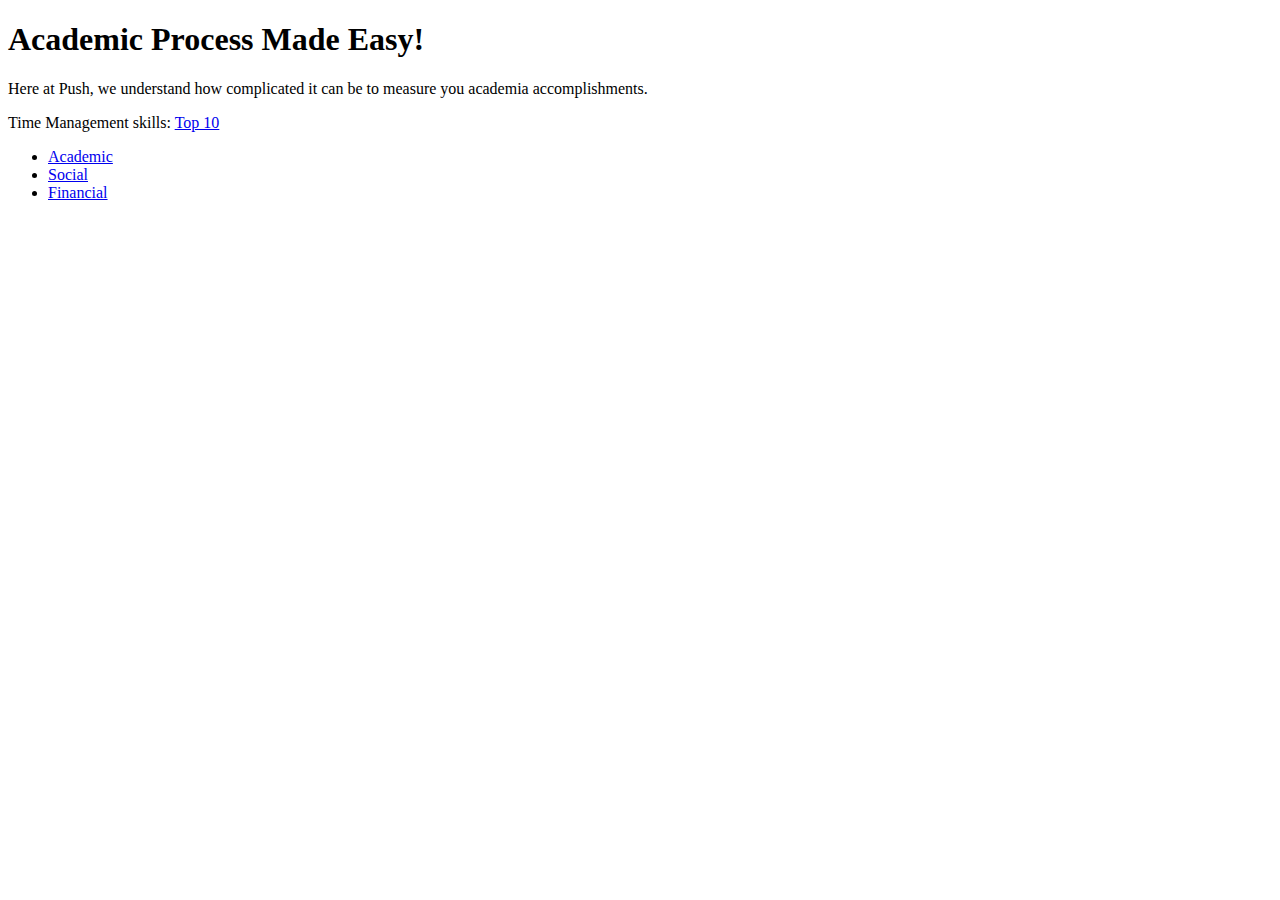
==== templates/academic.html @ 4f9de17d "update" ====
<!DOCTYPE html>
<html>
<head>
        <title>Academic Support</title>
</head>
        <body>
            <h1>Academic Process Made Easy!</h1>
            <p>Here at Push, we understand how complicated it can be to measure you academia
                accomplishments.
            </p>
           
           Time Management skills: <a href="https://appfluence.com/productivity/top-10-time-management-skills-for-college-students/" target="_blank">Top 10</a>
           <ul>
            <li><a href="academic.html">Academic</a></li>
            <li><a href="social.html">Social</a></li>
            <li><a href="financial.html">Financial</a></li>
        </ul>
        </body>
</html>
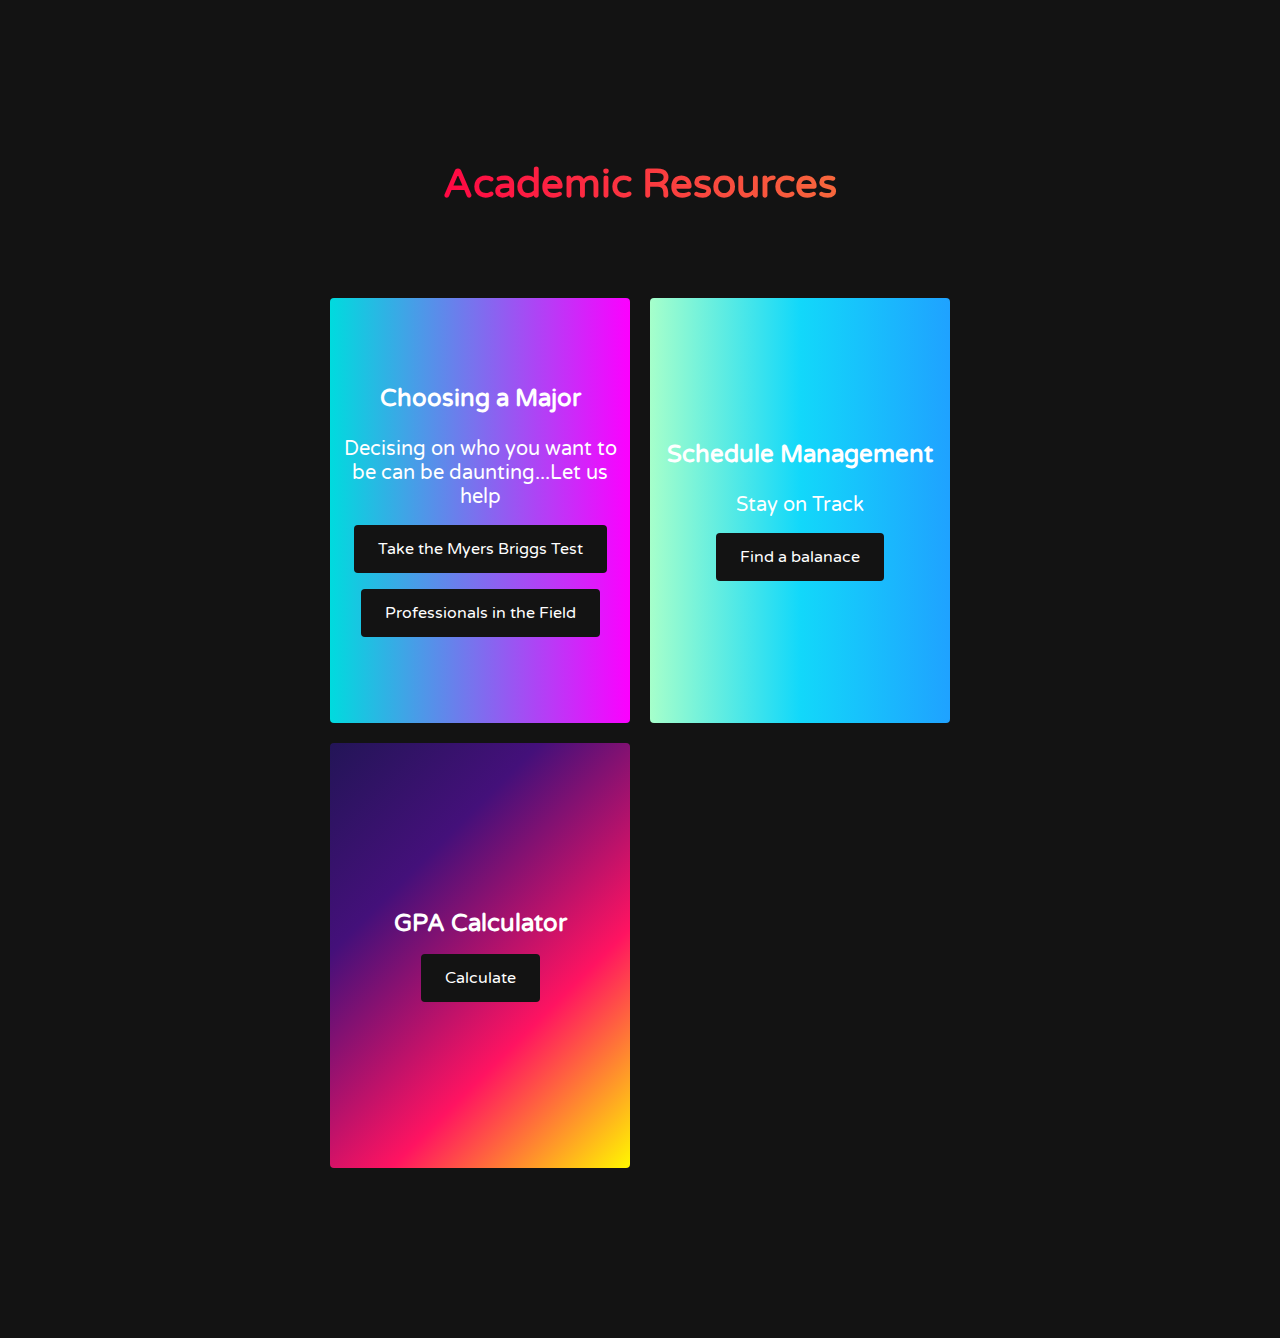
==== commit ef5f7c89: "Draft" ====
--- a/templates/academic.html
+++ b/templates/academic.html
@@ -1,19 +1,47 @@
 <!DOCTYPE html>
-<html>
-<head>
-        <title>Academic Support</title>
-</head>
-        <body>
-            <h1>Academic Process Made Easy!</h1>
-            <p>Here at Push, we understand how complicated it can be to measure you academia
-                accomplishments.
-            </p>
-           
-           Time Management skills: <a href="https://appfluence.com/productivity/top-10-time-management-skills-for-college-students/" target="_blank">Top 10</a>
-           <ul>
-            <li><a href="academic.html">Academic</a></li>
-            <li><a href="social.html">Social</a></li>
-            <li><a href="financial.html">Financial</a></li>
-        </ul>
-        </body>
+<html lang="en">
+    <head>
+        <meta charset="UTF-8" />
+        <meta name="viewport" content="width=device-width, initial-scale=1.0" />
+        <title>PUSH Website</title>
+        <link rel="stylesheet" href="styles.css" />
+        <link
+          rel="stylesheet"
+          href="https://use.fontawesome.com/releases/v5.14.0/css/all.css"
+          integrity="sha384-HzLeBuhoNPvSl5KYnjx0BT+WB0QEEqLprO+NBkkk5gbc67FTaL7XIGa2w1L0Xbgc"
+          crossorigin="anonymous"
+        />
+        <link rel="preconnect" href="https://fonts.googleapis.com">
+        <link rel="preconnect" href="https://fonts.gstatic.com" crossorigin>
+        <link href="https://fonts.googleapis.com/css2?family=Varela+Round&display=swap" rel="stylesheet">
+      </head>
+  <body>
+    <div class="services" id="services">
+        <h1>Academic Resources</h1>
+        <div class="services__wrapper">
+          <div class="services__card">
+            <h2>Choosing a Major</h2>
+            <p>Decising on who you want to be can be daunting...Let us help</p>
+            <div class="services__btn">
+                <button><a href="https://www.northcentral.edu/blog/best-majors-according-to-your-myers-briggs-test/"target="_blank"></a>Take the Myers Briggs Test</button>
+            </div>
+            <div class="services__btn">
+                <button><a href="/"></a>Professionals in the Field</button>
+            </div>
+
+          </div>
+          <div class="services__card">
+              <h2>Schedule Management</h2>
+              <p>Stay on Track</p>
+              <div class="services__btn"><button><a href="/"></a>Find a balanace</button></div>
+            </div>
+          <div class="services__card">
+            <h2>GPA Calculator</h2>
+            <div class="services__btn"><button>Calculate</button></div>
+          </div>
+        </div>
+      </div>
+
+      <script src="app.js"></script>
+    </body>
 </html>--- a/templates/styles.css
+++ b/templates/styles.css
@@ -0,0 +1,705 @@
+* {
+    box-sizing: border-box;
+    margin: 0;
+    padding: 0;
+    font-family: 'Varela Round', sans-serif;
+    scroll-behavior: smooth;
+  }
+  
+  .navbar {
+    background: #131313;
+    height: 80px;
+    display: flex;
+    justify-content: center;
+    align-items: center;
+    font-size: 1.2rem;
+    position: sticky;
+    top: 0;
+    z-index: 999;
+  }
+  
+  .navbar__container {
+    display: flex;
+    justify-content: space-between;
+    height: 80px;
+    z-index: 1;
+    width: 100%;
+    max-width: 1300px;
+    margin: 0 auto;
+    padding: 0 50px;
+  }
+  
+  #navbar__logo {
+    background-color: #ff8177;
+    background-image: linear-gradient(to top, #ff0844 0%, #ffb199 100%);
+    background-size: 100%;
+    -webkit-background-clip: text;
+    -moz-background-clip: text;
+    -webkit-text-fill-color: transparent;
+    -moz-text-fill-color: transparent;
+    display: flex;
+    align-items: center;
+    cursor: pointer;
+    text-decoration: none;
+    font-size: 2rem;
+  }
+  
+  .navbar__menu {
+    display: flex;
+    align-items: center;
+    list-style: none;
+  }
+  
+  .navbar__item {
+    height: 80px;
+  }
+  
+  .navbar__links {
+    color: #fff;
+    display: flex;
+    align-items: center;
+    justify-content: center;
+    width: 125px;
+    text-decoration: none;
+    height: 100%;
+    transition: all 0.3s ease;
+  }
+  
+  .navbar__btn {
+    display: flex;
+    justify-content: center;
+    align-items: center;
+    padding: 0 1rem;
+    width: 100%;
+  }
+  
+  .button {
+    display: flex;
+    justify-content: center;
+    align-items: center;
+    text-decoration: none;
+    padding: 10px 20px;
+    height: 100%;
+    width: 100%;
+    border: none;
+    outline: none;
+    border-radius: 4px;
+    background: #833ab4;
+    background: -webkit-linear-gradient(to right, #fcb045, #fd1d1d, #833ab4);
+    background: linear-gradient(to right, #fcb045, #fd1d1d, #833ab4);
+    color: #fff;
+    transition: all 0.3s ease;
+  }
+  
+  .navbar__links:hover {
+    color: #9518fc;
+    transition: all 0.3s ease;
+  }
+  
+  @media screen and (max-width: 960px) {
+    .navbar__container {
+      display: flex;
+      justify-content: space-between;
+      height: 80px;
+      z-index: 1;
+      width: 100%;
+      max-width: 1300px;
+      padding: 0;
+    }
+  
+    .navbar__menu {
+      display: grid;
+      grid-template-columns: auto;
+      margin: 0;
+      width: 100%;
+      position: absolute;
+      top: -1000px;
+      opacity: 1;
+      transition: all 0.5s ease;
+      z-index: -1;
+    }
+  
+    .navbar__menu.active {
+      background: #131313;
+      top: 100%;
+      opacity: 1;
+      transition: all 0.5s ease;
+      z-index: 99;
+      height: 60vh;
+      font-size: 1.6rem;
+    }
+  
+    #navbar__logo {
+      padding-left: 25px;
+    }
+  
+    .navbar__toggle .bar {
+      width: 25px;
+      height: 3px;
+      margin: 5px auto;
+      transition: all 0.3s ease-in-out;
+      background: #fff;
+    }
+  
+    .navbar__item {
+      width: 100%;
+    }
+  
+    .navbar__links {
+      text-align: center;
+      padding: 2rem;
+      width: 100%;
+      display: table;
+    }
+  
+    .navbar__btn {
+      padding-bottom: 2rem;
+    }
+  
+    .button {
+      display: flex;
+      justify-content: center;
+      align-items: center;
+      width: 80%;
+      height: 80px;
+      margin: 0;
+    }
+  
+    #mobile-menu {
+      position: absolute;
+      top: 20%;
+      right: 5%;
+      transform: translate(5%, 20%);
+    }
+  
+    .navbar__toggle .bar {
+      display: block;
+      cursor: pointer;
+    }
+  
+    #mobile-menu.is-active .bar:nth-child(2) {
+      opacity: 0;
+    }
+  
+    #mobile-menu.is-active .bar:nth-child(1) {
+      transform: translateY(8px) rotate(45deg);
+    }
+  
+    #mobile-menu.is-active .bar:nth-child(3) {
+      transform: translateY(-8px) rotate(-45deg);
+    }
+  }
+  
+  /* Hero Section */
+  .hero {
+    background: #000000;
+    background: linear-gradient(to right, #161616, #000000);
+    padding: 200px 0;
+  }
+  
+  .hero__container {
+    display: flex;
+    flex-direction: column;
+    justify-content: center;
+    align-items: center;
+    max-width: 1200px;
+    margin: 0 auto;
+    height: 90%;
+    text-align: center;
+    padding: 30px;
+  }
+  
+  .hero__heading {
+    font-size: 100px;
+    margin-bottom: 24px;
+    color: #fff;
+  }
+  
+  .hero__heading span {
+    background: #ee0979; /* fallback for old browsers */
+    background: -webkit-linear-gradient(
+      to right,
+      #ff6a00,
+      #ee0979
+    ); /* Chrome 10-25, Safari 5.1-6 */
+    background: linear-gradient(
+      to right,
+      #ff6a00,
+      #ee0979
+    ); /* W3C, IE 10+/ Edge, Firefox 16+, Chrome 26+, Opera 12+, Safari 7+ */
+    background-size: 100%;
+    -webkit-background-clip: text;
+    -moz-background-clip: text;
+    -webkit-text-fill-color: transparent;
+    -mo-text-fill-color: transparent;
+  }
+  
+  .hero__description {
+    font-size: 60px;
+    background: #da22ff; /* fallback for old browsers */
+    background: -webkit-linear-gradient(
+      to right,
+      #9114ff,
+      #da22ff
+    ); /* Chrome 10-25, Safari 5.1-6 */
+    background: linear-gradient(
+      to right,
+      #8f0eff,
+      #da22ff
+    ); /* W3C, IE 10+/ Edge, Firefox 16+, Chrome 26+, Opera 12+, Safari 7+ */
+    background-size: 100%;
+    -webkit-background-clip: text;
+    -moz-background-clip: text;
+    -webkit-text-fill-color: transparent;
+    -moz-text-fill-color: transparent;
+  }
+  
+  .highlight {
+    border-bottom: 4px solid rgb(132, 0, 255);
+  }
+  
+  @media screen and (max-width: 768px) {
+    .hero__heading {
+      font-size: 60px;
+    }
+  
+    .hero__description {
+      font-size: 40px;
+    }
+  }
+  
+  /* About Section */
+  .main {
+    background-color: #131313;
+    padding: 10rem 0;
+  }
+  
+  .main__container {
+    display: grid;
+    grid-template-columns: 1fr 1fr;
+    align-items: center;
+    justify-content: center;
+    margin: 0 auto;
+    height: 90%;
+    z-index: 1;
+    width: 100%;
+    max-width: 1300px;
+    padding: 0 50px;
+  }
+  
+  .main__content {
+    color: #fff;
+    width: 100%;
+  }
+  
+  .main__content h1 {
+    font-size: 2rem;
+    background-color: #fe3b6f;
+    background-image: linear-gradient(to top, #ff087b 0%, #ed1a52 100%);
+    background-size: 100%;
+    -webkit-background-clip: text;
+    -moz-background-clip: text;
+    -webkit-text-fill-color: transparent;
+    -moz-text-fill-color: transparent;
+    text-transform: uppercase;
+    margin-bottom: 32px;
+  }
+  
+  .main__content h2 {
+    font-size: 4rem;
+    background: #ff8177; /* fallback for old browsers */
+    background: -webkit-linear-gradient(
+      to right,
+      #9114ff,
+      #da22ff
+    ); /* Chrome 10-25, Safari 5.1-6 */
+    background: linear-gradient(
+      to right,
+      #8f0eff,
+      #da22ff
+    ); /* W3C, IE 10+/ Edge, Firefox 16+, Chrome 26+, Opera 12+, Safari 7+ */
+    background-size: 100%;
+    -webkit-background-clip: text;
+    -moz-background-clip: text;
+    -webkit-text-fill-color: transparent;
+    -moz-text-fill-color: transparent;
+  }
+  
+  .main__content p {
+    margin-top: 1rem;
+    font-size: 2rem;
+    font-weight: 700;
+  }
+  
+  .main__btn {
+    font-size: 1.8rem;
+    background: #833ab4;
+    background: -webkit-linear-gradient(to right, #fcb045, #fd1d1d, #833ab4);
+    background: linear-gradient(to right, #fcb045, #fd1d1d, #833ab4);
+    padding: 20px 60px;
+    border: none;
+    border-radius: 4px;
+    margin-top: 2rem;
+    cursor: pointer;
+    position: relative;
+    transition: all 0.35s;
+    outline: none;
+  }
+  
+  .main__btn a {
+    position: relative;
+    z-index: 2;
+    color: #fff;
+    text-decoration: none;
+  }
+  
+  .main__btn:after {
+    position: absolute;
+    content: '';
+    top: 0;
+    left: 0;
+    width: 0;
+    height: 100%;
+    background: #ff1ead;
+    transition: all 0.35s;
+    border-radius: 4px;
+  }
+  
+  .main__btn:hover {
+    color: #fff;
+  }
+  
+  .main__btn:hover:after {
+    width: 100%;
+  }
+  
+  .main__img--container {
+    text-align: center;
+  }
+  
+  .main__img--card {
+    margin: 10px;
+    height: 500px;
+    width: 500px;
+    border-radius: 4px;
+    display: flex;
+    flex-direction: column;
+    justify-content: center;
+    color: #fff;
+    background-image: linear-gradient(to right, #00dbde 0%, #fc00ff 100%);
+  }
+  
+  .fa-layer-group,
+  .fa-users {
+    font-size: 14rem;
+  }
+  
+  #card-2 {
+    background: #ff512f;
+    background: -webkit-linear-gradient(to right, #dd2476, #ff512f);
+    background: linear-gradient(to right, #dd2476, #ff512f);
+  }
+  
+  /* Mobile Responsive */
+  @media screen and (max-width: 1100px) {
+    .main__container {
+      display: grid;
+      grid-template-columns: 1fr;
+      align-items: center;
+      justify-content: center;
+      width: 100%;
+      margin: 0 auto;
+      height: 90%;
+    }
+  
+    .main__img--container {
+      display: flex;
+      justify-content: center;
+    }
+  
+    .main__img--card {
+      height: 425px;
+      width: 425px;
+    }
+  
+    .main__content {
+      text-align: center;
+      margin-bottom: 4rem;
+    }
+  
+    .main__content h1 {
+      font-size: 2.5rem;
+      margin-top: 2rem;
+    }
+  
+    .main__content h2 {
+      font-size: 3rem;
+    }
+  
+    .main__content p {
+      margin-top: 1rem;
+      font-size: 1.5rem;
+    }
+  }
+  
+  @media screen and (max-width: 480px) {
+    .main__img--card {
+      width: 250px;
+      height: 250px;
+    }
+  
+    .fa-users,
+    .fa-layer-group {
+      font-size: 4rem;
+    }
+  
+    .main__content h1 {
+      font-size: 2rem;
+      margin-top: 3rem;
+    }
+    .main__content h2 {
+      font-size: 2rem;
+    }
+  
+    .main__content p {
+      margin-top: 2rem;
+    }
+  
+    .main__btn {
+      padding: 12px 36px;
+      margin: 2.5rem 0;
+    }
+  }
+  
+  /* Services Section */
+  .services {
+    background: #131313;
+    display: flex;
+    flex-direction: column;
+    justify-content: center;
+    align-items: center;
+    height: 100%;
+    padding: 10rem 0;
+  }
+  
+  .services h1 {
+    background-color: #ff8177;
+    background-image: linear-gradient(to right, #ff0844 0%, #f7673c 100%);
+    background-size: 100%;
+    -webkit-background-clip: text;
+    -moz-background-clip: text;
+    -webkit-text-fill-color: transparent;
+    -moz-text-fill-color: transparent;
+    margin-bottom: 5rem;
+    font-size: 2.5rem;
+  }
+  
+  .services__wrapper {
+    display: grid;
+    grid-template-columns: 1fr 1fr 1fr 1fr;
+    grid-template-rows: 1fr;
+  }
+  
+  .services__card {
+    margin: 10px;
+    height: 425px;
+    width: 300px;
+    border-radius: 4px;
+    display: flex;
+    flex-direction: column;
+    justify-content: center;
+    color: #fff;
+    background-image: linear-gradient(to right, #00dbde 0%, #fc00ff 100%);
+    transition: 0.3s ease-in;
+  }
+  
+  .services__card:nth-child(2) {
+    background: #1fa2ff; /* fallback for old browsers */
+    background: -webkit-linear-gradient(
+      to right,
+      #a6ffcb,
+      #12d8fa,
+      #1fa2ff
+    ); /* Chrome 10-25, Safari 5.1-6 */
+    background: linear-gradient(
+      to right,
+      #a6ffcb,
+      #12d8fa,
+      #1fa2ff
+    ); /* W3C, IE 10+/ Edge, Firefox 16+, Chrome 26+, Opera 12+, Safari 7+ */
+  }
+  
+  .services__card:nth-child(3) {
+    background-image: linear-gradient(
+      -225deg,
+      #231557 0%,
+      #44107a 29%,
+      #ff1361 67%,
+      #fff800 100%
+    );
+  }
+  
+  .services__card h2 {
+    text-align: center;
+  }
+  
+  .services__card p {
+    text-align: center;
+    margin-top: 24px;
+    font-size: 20px;
+  }
+  
+  .services__btn {
+    display: flex;
+    justify-content: center;
+    margin-top: 16px;
+  }
+  
+  .services__card button {
+    color: #fff;
+    padding: 14px 24px;
+    border: none;
+    outline: none;
+    border-radius: 4px;
+    background: #131313;
+    font-size: 1rem;
+  }
+  
+  .services__card button:hover {
+    cursor: pointer;
+  }
+  
+  .services__card:hover {
+    transform: scale(1.075);
+    transition: 0.3s ease-in;
+    cursor: pointer;
+  }
+  
+  @media screen and (max-width: 1300px) {
+    .services__wrapper {
+      grid-template-columns: 1fr 1fr;
+    }
+  }
+  
+  @media screen and (max-width: 768px) {
+    .services__wrapper {
+      grid-template-columns: 1fr;
+    }
+  }
+  
+  /* Footer CSS */
+  .footer__container {
+    background-color: #131313;
+    padding: 5rem 0;
+    display: flex;
+    flex-direction: column;
+    justify-content: center;
+    align-items: center;
+  }
+  
+  #footer__logo {
+    color: #fff;
+    display: flex;
+    align-items: center;
+    cursor: pointer;
+    text-decoration: none;
+    font-size: 2rem;
+  }
+  
+  .footer__links {
+    width: 100%;
+    max-width: 1000px;
+    display: flex;
+    justify-content: center;
+  }
+  
+  .footer__link--wrapper {
+    display: flex;
+  }
+  
+  .footer__link--items {
+    display: flex;
+    flex-direction: column;
+    align-items: flex-start;
+    margin: 16px;
+    text-align: left;
+    width: 160px;
+    box-sizing: border-box;
+  }
+  
+  .footer__link--items h2 {
+    margin-bottom: 16px;
+    color: #fff;
+  }
+  
+  .footer__link--items a {
+    color: #fff;
+    text-decoration: none;
+    margin-bottom: 0.5rem;
+    transition: 0.3 ease-out;
+  }
+  
+  .footer__link--items a:hover {
+    color: #e9e9e9;
+    transition: 0.3 ease-out;
+  }
+  
+  .social__icon--link {
+    color: #fff;
+    font-size: 24px;
+  }
+  
+  .social__media {
+    max-width: 1000px;
+    width: 100%;
+  }
+  
+  .social__media--wrap {
+    display: flex;
+    justify-content: space-between;
+    align-items: center;
+    width: 90%;
+    max-width: 1000px;
+    margin: 40px auto 0 auto;
+  }
+  
+  .social__icons {
+    display: flex;
+    justify-content: space-between;
+    align-items: center;
+    width: 240px;
+  }
+  
+  .website__rights {
+    color: #fff;
+  }
+  
+  @media screen and (max-width: 820px) {
+    .footer__links {
+      padding-top: 2rem;
+    }
+  
+    #footer__logo {
+      margin-bottom: 2rem;
+    }
+  
+    .website__rights {
+      margin-bottom: 2rem;
+    }
+  
+    .footer__link--wrapper {
+      flex-direction: column;
+    }
+  
+    .social__media--wrap {
+      flex-direction: column;
+    }
+  }
+  
+  @media screen and (max-width: 480px) {
+    .footer__link--items {
+      margin: 0;
+      padding: 10px;
+      width: 100%;
+    }
+  }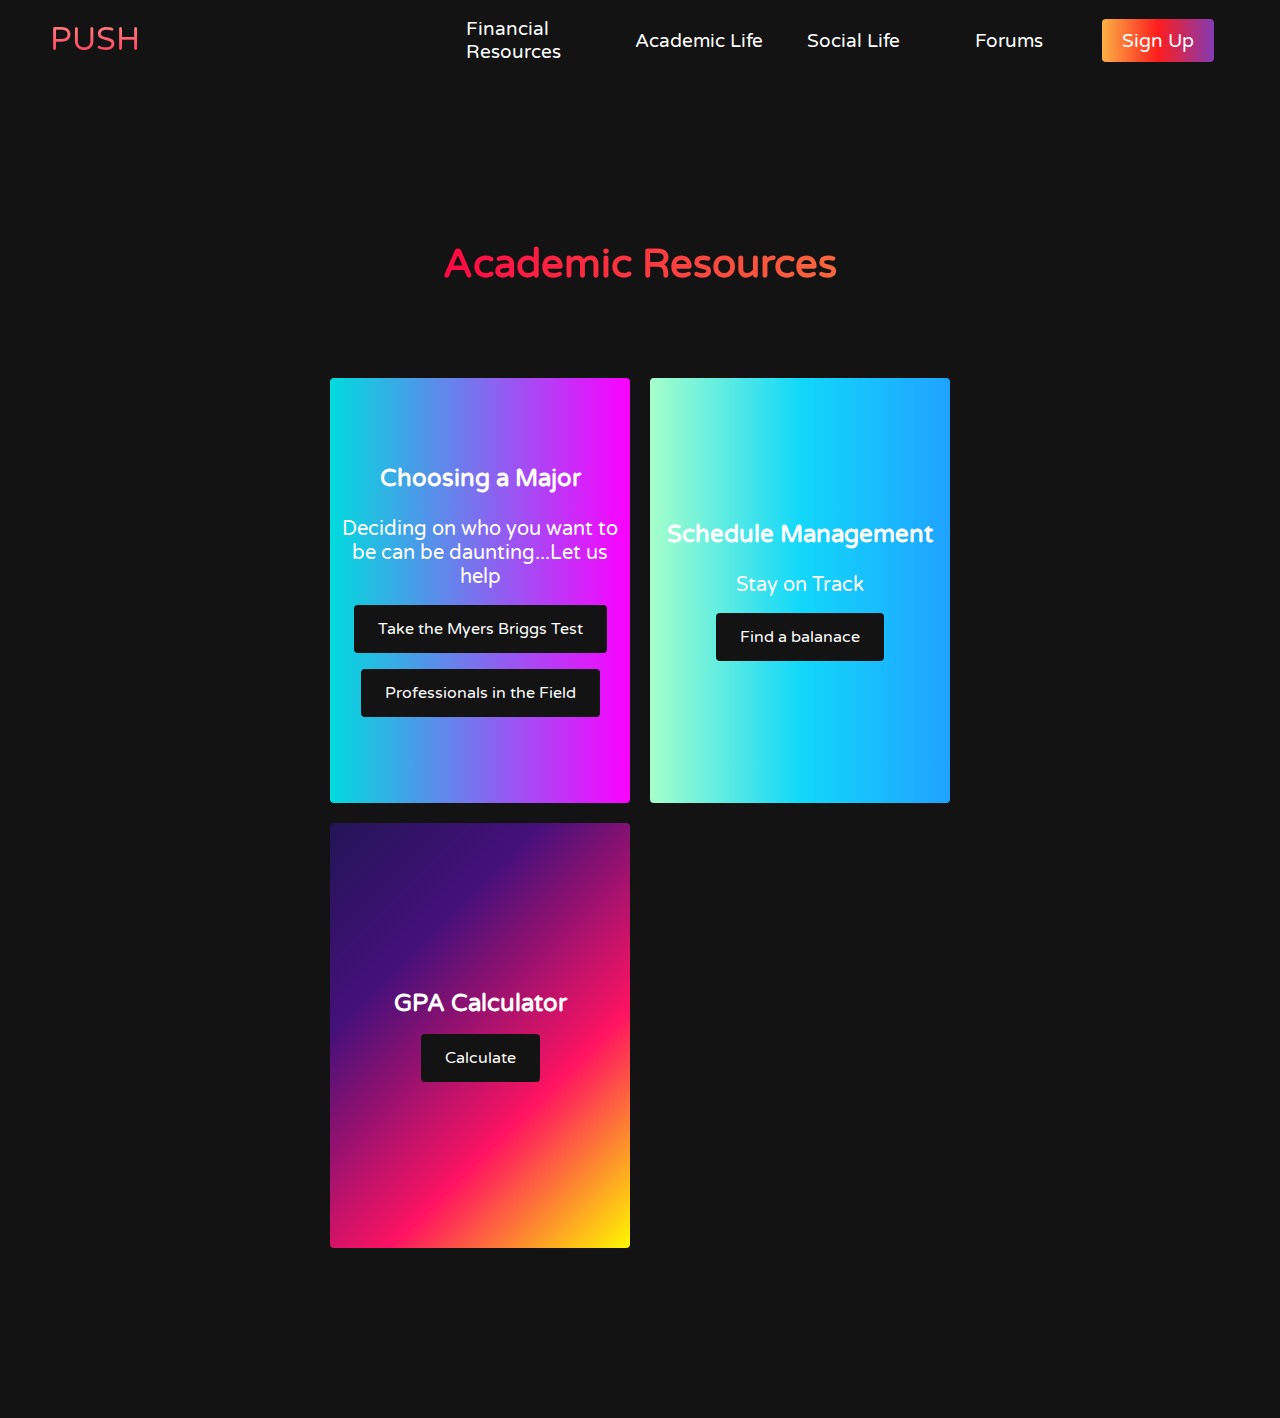
==== commit fe3fb607: "Added links to content" ====
--- a/templates/academic.html
+++ b/templates/academic.html
@@ -16,32 +16,72 @@
         <link href="https://fonts.googleapis.com/css2?family=Varela+Round&display=swap" rel="stylesheet">
       </head>
   <body>
+      <!-- Navbar Section -->
+    <nav class="navbar">
+      <div class="navbar__container">
+        <a href="index.html" id="navbar__logo">PUSH</a>
+        <div class="navbar__toggle" id="mobile-menu">
+          <span class="bar"></span> <span class="bar"></span>
+          <span class="bar"></span>
+        </div>
+        <ul class="navbar__menu">
+          <li class="navbar__item">
+            <a href="financial.html" class="navbar__links">Financial Resources</a>
+          </li>
+          <li class="navbar__item">
+            <a href="academic.html" class="navbar__links">Academic Life</a>
+          </li>
+          <li class="navbar__item">
+            <a href="social.html" class="navbar__links">Social Life</a
+            >
+          </li>
+          <li class="navbar__item">
+            <a href="forums.html" class="navbar__links">Forums</a
+            >
+          </li>
+          <li class="navbar__btn">
+            <a href="#sign-up" class="button" id="signup">Sign Up</a>
+          </li>
+        </ul>
+      </div>
+    </nav>
+
     <div class="services" id="services">
         <h1>Academic Resources</h1>
         <div class="services__wrapper">
           <div class="services__card">
             <h2>Choosing a Major</h2>
-            <p>Decising on who you want to be can be daunting...Let us help</p>
+            <p>Deciding on who you want to be can be daunting...Let us help</p>
             <div class="services__btn">
-                <button><a href="https://www.northcentral.edu/blog/best-majors-according-to-your-myers-briggs-test/"target="_blank"></a>Take the Myers Briggs Test</button>
+                <a href="https://www.northcentral.edu/blog/best-majors-according-to-your-myers-briggs-test/"target="_blank">
+                  <button>Take the Myers Briggs Test</button>
+                </a>
             </div>
             <div class="services__btn">
-                <button><a href="/"></a>Professionals in the Field</button>
+                <a href="/">
+                  <button>Professionals in the Field</button>
+                </a>
             </div>
-
           </div>
           <div class="services__card">
               <h2>Schedule Management</h2>
               <p>Stay on Track</p>
-              <div class="services__btn"><button><a href="/"></a>Find a balanace</button></div>
+              <div class="services__btn">
+                <a href="https://appfluence.com/productivity/top-10-time-management-skills-for-college-students/">
+                  <button>Find a balanace</button>
+                </a>
+              </div>
             </div>
           <div class="services__card">
             <h2>GPA Calculator</h2>
-            <div class="services__btn"><button>Calculate</button></div>
+            <div class="services__btn">
+              <a href="https://gpacalculator.io/">
+                <button>Calculate</button>
+              </a>
           </div>
         </div>
       </div>
 
       <script src="app.js"></script>
     </body>
-</html>+</html>
--- a/templates/styles.css
+++ b/templates/styles.css
@@ -59,7 +59,7 @@
     display: flex;
     align-items: center;
     justify-content: center;
-    width: 125px;
+    width: 155px;
     text-decoration: none;
     height: 100%;
     transition: all 0.3s ease;
@@ -702,4 +702,4 @@
       padding: 10px;
       width: 100%;
     }
-  }+  }
